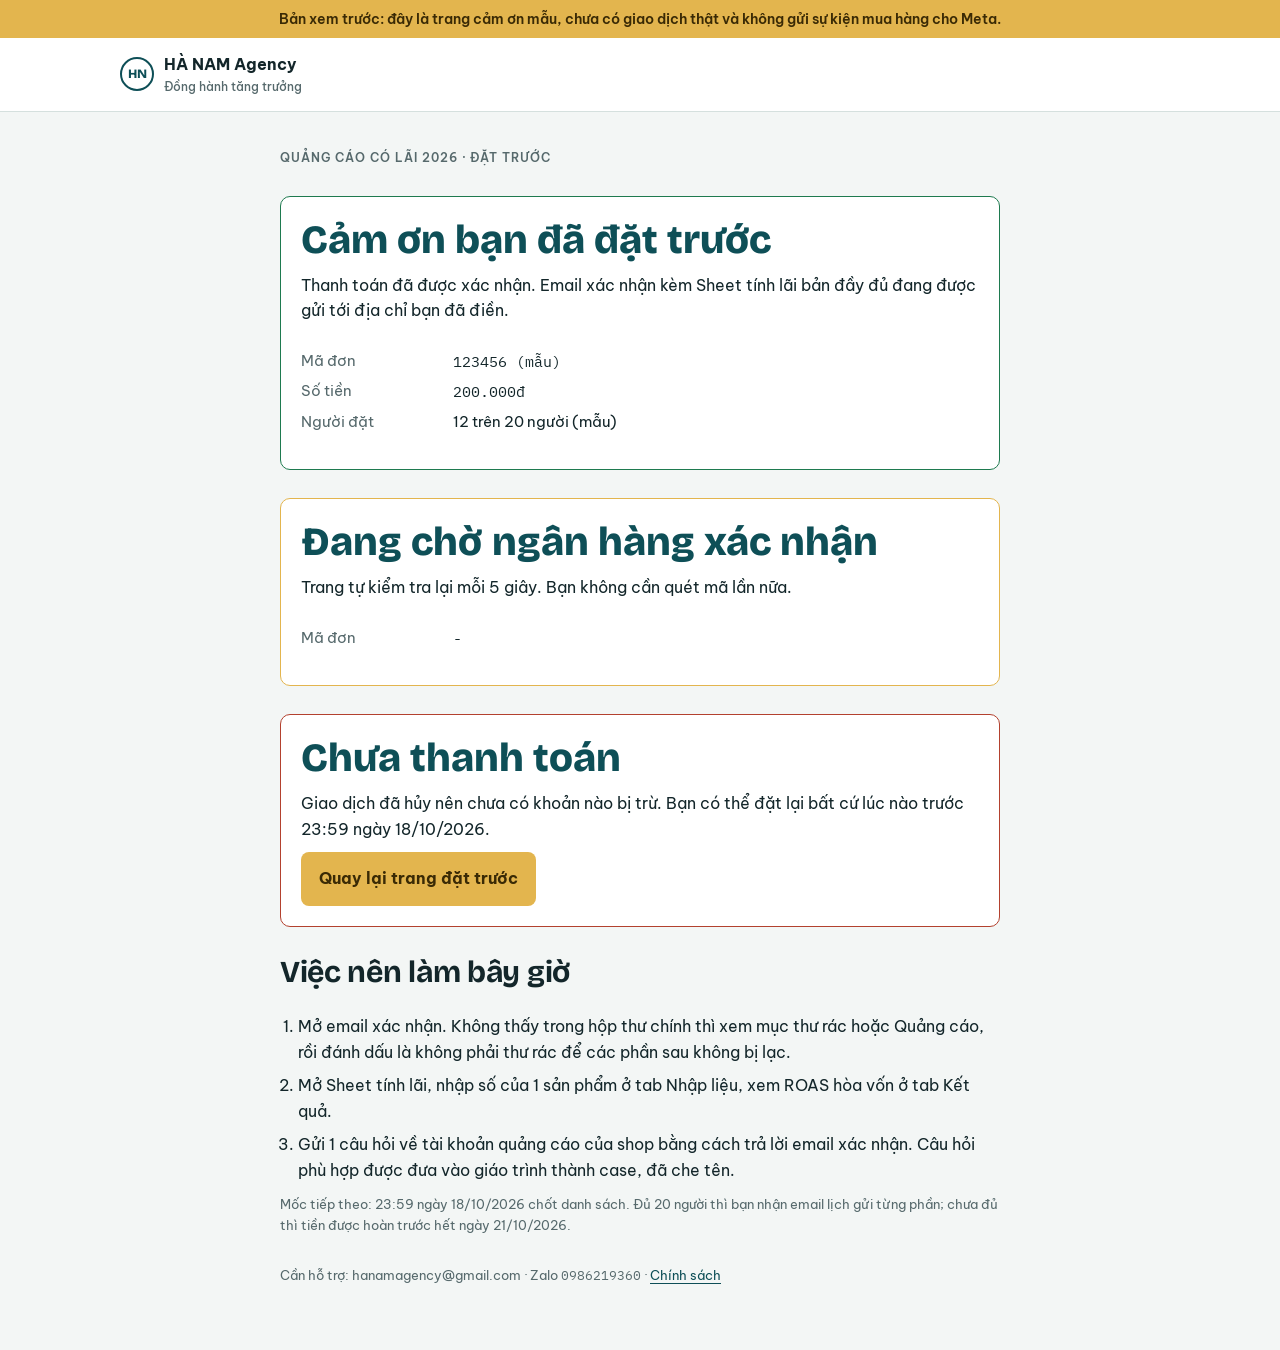
==== cam-on.html @ d0fb2456 "Trang đặt trước Quảng Cáo Có Lãi 2026, bản thử nghiệm Co-Authored-By: Claude Opus 5.5 <noreply@anthr" ====
<!doctype html>
<html lang="vi">
<head>
<meta charset="utf-8">
<meta name="viewport" content="width=device-width, initial-scale=1, viewport-fit=cover">
<title>Xác nhận đặt trước</title>
<meta name="robots" content="noindex">
<link rel="preconnect" href="https://fonts.googleapis.com">
<link rel="preconnect" href="https://fonts.gstatic.com" crossorigin>
<link rel="stylesheet" href="https://fonts.googleapis.com/css2?family=Be+Vietnam+Pro:wght@400;500;600;700&family=Bricolage+Grotesque:opsz,wght@12..96,700;12..96,800&family=IBM+Plex+Mono:wght@400;600&display=swap">
<link rel="stylesheet" href="style.css">
<script src="config.js"></script>
<script src="pixel.js"></script>
</head>
<body>
<div class="preview-bar" id="previewBar" hidden>Bản xem trước: đây là trang cảm ơn mẫu, chưa có giao dịch thật và không gửi sự kiện mua hàng cho Meta.</div>
<header class="top">
  <div class="wrap">
    <a class="brand" href="index.html">
      <span class="seal" aria-hidden="true">HN</span>
      <span>HÀ NAM Agency<small>Đồng hành tăng trưởng</small></span>
    </a>
  </div>
</header>

<main class="page">
  <p class="eyebrow">Quảng Cáo Có Lãi 2026 · Đặt trước</p>

  <!-- Đã thanh toán -->
  <section class="status ok" id="viewPaid" hidden>
    <h1>Cảm ơn bạn đã đặt trước</h1>
    <p>Thanh toán đã được xác nhận. Email xác nhận kèm Sheet tính lãi bản đầy đủ đang được gửi tới địa chỉ bạn đã điền.</p>
    <dl class="kv">
      <dt>Mã đơn</dt><dd class="num" id="paidCode">-</dd>
      <dt>Số tiền</dt><dd class="num" id="paidAmount">200.000đ</dd>
      <dt>Người đặt</dt><dd id="paidCount">-</dd>
    </dl>
  </section>

  <!-- Đang chờ -->
  <section class="status wait" id="viewWait" hidden>
    <h1>Đang chờ ngân hàng xác nhận</h1>
    <p id="waitText">Trang tự kiểm tra lại mỗi 5 giây. Bạn không cần quét mã lần nữa.</p>
    <dl class="kv"><dt>Mã đơn</dt><dd class="num" id="waitCode">-</dd></dl>
  </section>

  <!-- Đã hủy hoặc lỗi -->
  <section class="status no" id="viewCancel" hidden>
    <h1 id="cancelTitle">Chưa thanh toán</h1>
    <p id="cancelText">Giao dịch đã hủy nên chưa có khoản nào bị trừ. Bạn có thể đặt lại bất cứ lúc nào trước 23:59 ngày 18/10/2026.</p>
    <p><a class="btn gold" href="index.html#dat-truoc" style="width:auto;display:inline-block">Quay lại trang đặt trước</a></p>
  </section>

  <section id="nextSteps" hidden>
    <h2>Việc nên làm bây giờ</h2>
    <ol class="plain">
      <li>Mở email xác nhận. Không thấy trong hộp thư chính thì xem mục thư rác hoặc Quảng cáo, rồi đánh dấu là không phải thư rác để các phần sau không bị lạc.</li>
      <li>Mở Sheet tính lãi, nhập số của 1 sản phẩm ở tab Nhập liệu, xem ROAS hòa vốn ở tab Kết quả.</li>
      <li>Gửi 1 câu hỏi về tài khoản quảng cáo của shop bằng cách trả lời email xác nhận. Câu hỏi phù hợp được đưa vào giáo trình thành case, đã che tên.</li>
    </ol>
    <p class="fine">Mốc tiếp theo: 23:59 ngày 18/10/2026 chốt danh sách. Đủ 20 người thì bạn nhận email lịch gửi từng phần; chưa đủ thì tiền được hoàn trước hết ngày 21/10/2026.</p>
  </section>

  <p class="fine">Cần hỗ trợ: <span id="helpMail">hanamagency@gmail.com</span> · Zalo <span class="num">0986219360</span> · <a href="chinh-sach.html">Chính sách</a></p>
</main>

<script>
(function () {
  var C = window.QCCL_CONFIG || {};
  var $ = function (id) { return document.getElementById(id); };
  var fmt = function (n) { return Number(n).toLocaleString("vi-VN") + "đ"; };
  if (C.CONTACT_EMAIL) $("helpMail").textContent = C.CONTACT_EMAIL;
  $("paidAmount").textContent = fmt(C.PRICE || 200000);

  var q = new URLSearchParams(location.search);
  var orderCode = (q.get("orderCode") || "").replace(/\D/g, "");
  var cancelled = q.get("cancel") === "true" || (q.get("status") || "").toUpperCase() === "CANCELLED";
  var DEMO = !C.ENDPOINT || location.hash === "#demo";

  function show(id) { ["viewPaid", "viewWait", "viewCancel"].forEach(function (v) { $(v).hidden = v !== id; }); $("nextSteps").hidden = id !== "viewPaid"; }

  function countText(n) {
    if (typeof n !== "number") return "-";
    var min = C.MIN_ORDERS || 20;
    return n >= min ? n + " người, đã đủ " + min : n + " trên " + min + " người";
  }

  // Chỉ gửi Purchase 1 lần cho mỗi mã đơn, và chỉ khi hệ thống xác nhận đã thanh toán
  function firePurchase(code) {
    var key = "qccl_purchase_" + code, sent = false;
    try { sent = localStorage.getItem(key) === "1"; } catch (e) {}
    if (sent) return;
    var params = { content_name: C.PRODUCT_NAME, content_type: "product", value: C.PRICE, currency: C.CURRENCY, num_items: 1 };
    if (C.THU_NGHIEM === true) params.don_thu = 1;
    var ok = window.qcclTrack("Purchase", params, "QCCL-" + code);
    if (ok) { try { localStorage.setItem(key, "1"); } catch (e) {} }
  }

  if (DEMO) {
    $("previewBar").hidden = false;
    $("paidCode").textContent = "123456 (mẫu)";
    $("paidCount").textContent = "12 trên 20 người (mẫu)";
    show("viewPaid");
    return;
  }
  if (C.THU_NGHIEM === true) {
    $("previewBar").textContent = "Đang thử nghiệm: đây là đơn thử, không thu tiền. Sự kiện Purchase vẫn gửi cho Meta để kiểm Pixel, kèm đánh dấu đơn thử.";
    $("previewBar").hidden = false;
  }
  if (!orderCode) {
    $("cancelTitle").textContent = "Không tìm thấy mã đơn";
    $("cancelText").textContent = "Đường link thiếu mã đơn. Nếu bạn đã quét mã và bị trừ tiền, trả lời email xác nhận hoặc liên hệ theo địa chỉ bên dưới, kèm ảnh chụp giao dịch.";
    show("viewCancel");
    return;
  }
  if (cancelled) { show("viewCancel"); return; }

  var tries = 0;
  function check() {
    tries++;
    fetch(C.ENDPOINT + "?action=status&orderCode=" + encodeURIComponent(orderCode))
      .then(function (r) { return r.json(); })
      .then(function (d) {
        var st = d && d.ok ? String(d.status || "").toUpperCase() : "";
        if (st === "PAID") {
          $("paidCode").textContent = orderCode;
          $("paidCount").textContent = countText(d.paidCount);
          show("viewPaid");
          firePurchase(orderCode);
        } else if (st === "CANCELLED" || st === "EXPIRED") {
          show("viewCancel");
        } else {
          $("waitCode").textContent = orderCode;
          show("viewWait");
          if (tries < 24) setTimeout(check, 5000);
          else $("waitText").textContent = "Chưa nhận được xác nhận sau 2 phút. Nếu tài khoản đã bị trừ tiền, trả lời email xác nhận hoặc liên hệ theo địa chỉ bên dưới, kèm mã đơn.";
        }
      })
      .catch(function () {
        $("waitCode").textContent = orderCode;
        show("viewWait");
        if (tries < 24) setTimeout(check, 5000);
      });
  }
  check();
})();
</script>
</body>
</html>
---- style.css ----
/* Bố cục: 1 cột đọc như cuốn sổ tính lãi; màn rộng thì thẻ giá dính bên phải. Màu HÀ NAM: xanh cổ vịt và vàng. */
:root {
  --bg: #f3f6f5;
  --surface: #ffffff;
  --ink: #13262a;
  --muted: #56696c;
  --line: #d5e0de;
  --teal: #0e4f57;
  --teal-soft: #e3eeec;
  --gold: #e3b54e;
  --gold-ink: #3a2a05;
  --good: #1e7a4f;
  --bad: #b3412e;
  --font-display: "Bricolage Grotesque", "Be Vietnam Pro", system-ui, sans-serif;
  --font-body: "Be Vietnam Pro", system-ui, -apple-system, "Segoe UI", Roboto, sans-serif;
  --font-num: "IBM Plex Mono", ui-monospace, "SFMono-Regular", Menlo, Consolas, monospace;
  --radius: 10px;
  color-scheme: light;
}
@media (prefers-color-scheme: dark) {
  :root:not([data-theme="light"]) {
    --bg: #0b1a1c; --surface: #102629; --ink: #e5efee; --muted: #9db2b3; --line: #264649;
    --teal: #6fc1c4; --teal-soft: #15343a; --gold: #e8c066; --gold-ink: #241a02; --good: #5fd09a; --bad: #f08a76;
    color-scheme: dark;
  }
}
:root[data-theme="dark"] {
  --bg: #0b1a1c; --surface: #102629; --ink: #e5efee; --muted: #9db2b3; --line: #264649;
  --teal: #6fc1c4; --teal-soft: #15343a; --gold: #e8c066; --gold-ink: #241a02; --good: #5fd09a; --bad: #f08a76;
  color-scheme: dark;
}
* { box-sizing: border-box; }
html { -webkit-text-size-adjust: 100%; }
body { margin: 0; background: var(--bg); color: var(--ink); font-family: var(--font-body); font-size: 16px; line-height: 1.6; }
a { color: var(--teal); text-underline-offset: 3px; }
a:focus-visible, button:focus-visible, input:focus-visible, summary:focus-visible { outline: 3px solid var(--gold); outline-offset: 2px; }
img { max-width: 100%; height: auto; display: block; }
.wrap { max-width: 1080px; margin: 0 auto; padding-inline: 20px; }
.num { font-family: var(--font-num); font-variant-numeric: tabular-nums; }
h1, h2, h3 { font-family: var(--font-display); line-height: 1.15; text-wrap: balance; margin: 0; }
h2 { font-size: clamp(1.45rem, 3.2vw, 1.9rem); letter-spacing: -0.01em; }
h3 { font-size: 1.08rem; font-family: var(--font-body); font-weight: 700; }
p { margin: 0; }
.eyebrow { font-size: 0.78rem; letter-spacing: 0.08em; text-transform: uppercase; font-weight: 600; color: var(--muted); }

/* thanh báo xem trước */
.preview-bar { background: var(--gold); color: var(--gold-ink); font-size: 0.86rem; font-weight: 600; text-align: center; padding: 8px 16px; }

/* đầu trang */
.top { border-bottom: 1px solid var(--line); background: var(--surface); }
.top .wrap { display: flex; align-items: center; justify-content: space-between; gap: 12px; padding-block: 14px; }
.brand { display: flex; align-items: center; gap: 10px; text-decoration: none; color: var(--ink); font-weight: 700; }
.seal { width: 34px; height: 34px; border-radius: 50%; border: 2px solid var(--teal); color: var(--teal); display: grid; place-items: center; font-family: var(--font-display); font-weight: 800; font-size: 0.8rem; }
.brand small { display: block; font-weight: 500; color: var(--muted); font-size: 0.74rem; }
.top-link { font-size: 0.9rem; font-weight: 600; }

/* bố cục chính */
.layout { display: grid; grid-template-columns: minmax(0, 1fr) 340px; gap: 40px; align-items: start; padding-block: 40px 64px; }
.main { display: grid; grid-template-columns: minmax(0, 1fr); gap: 56px; min-width: 0; }
.main > * { min-width: 0; }
.side { position: sticky; top: calc(env(safe-area-inset-top, 0px) + 20px); }
.hero-price { display: none; }
@media (max-width: 900px) {
  .layout { grid-template-columns: minmax(0, 1fr); gap: 32px; padding-block: 28px 110px; }
  .side { display: none; }
  .hero-price { display: grid; gap: 10px; background: var(--surface); border: 1px solid var(--line); border-radius: var(--radius); padding: 16px; margin-top: 6px; }
  .hero-price .price-row { flex-wrap: wrap; }
  .hero-price .price-now { font-size: 1.7rem; }
}

/* hero */
.hero { display: grid; gap: 16px; }
.hero h1 { font-size: clamp(2.3rem, 6vw, 3.6rem); font-weight: 800; letter-spacing: -0.02em; color: var(--teal); }
.hero .sub { font-size: 1.15rem; font-weight: 600; }
.hero .lead { font-size: 1.08rem; color: var(--muted); max-width: 60ch; }
.hl { background: linear-gradient(transparent 58%, color-mix(in srgb, var(--gold) 55%, transparent) 58%); color: var(--ink); padding: 0 2px; }

/* thẻ giá */
.price-card { background: var(--surface); border: 1px solid var(--line); border-radius: var(--radius); padding: 22px; display: grid; gap: 14px; box-shadow: 0 1px 0 var(--line); }
.price-row { display: flex; align-items: baseline; justify-content: space-between; gap: 12px; }
.price-now { font-family: var(--font-num); font-size: 2rem; font-weight: 600; color: var(--teal); }
.price-later { color: var(--muted); font-size: 0.92rem; }
.price-later .num { color: var(--ink); }
.facts { list-style: none; margin: 0; padding: 0; display: grid; gap: 8px; font-size: 0.92rem; }
.facts li { display: grid; grid-template-columns: 110px minmax(0, 1fr); gap: 8px; border-top: 1px dashed var(--line); padding-top: 8px; }
.facts span:first-child { color: var(--muted); }
.btn { appearance: none; border: 0; cursor: pointer; font: inherit; font-weight: 700; border-radius: 8px; padding: 14px 18px; background: var(--teal); color: var(--surface); text-align: center; text-decoration: none; display: block; width: 100%; }
.btn:hover { filter: brightness(1.08); }
.btn[disabled] { opacity: 0.55; cursor: not-allowed; }
.btn.gold { background: var(--gold); color: var(--gold-ink); }
.count { font-size: 0.9rem; color: var(--muted); }
.meter { height: 8px; border-radius: 99px; background: var(--teal-soft); overflow: hidden; }
.meter i { display: block; height: 100%; background: var(--teal); width: 0; }
.fine { font-size: 0.84rem; color: var(--muted); }

/* tình huống */
.cases { display: grid; grid-template-columns: repeat(2, minmax(0, 1fr)); gap: 12px; margin-top: 18px; }
.cases li { list-style: none; background: var(--surface); border: 1px solid var(--line); border-radius: var(--radius); padding: 16px; }
.cases { padding: 0; }
@media (max-width: 560px) { .cases { grid-template-columns: minmax(0, 1fr); } }

/* phiếu tính lãi */
.slip { background: var(--surface); border: 1px solid var(--line); border-radius: var(--radius); padding: 20px 22px; margin-top: 18px; max-width: 560px; }
.slip-head { display: flex; justify-content: space-between; gap: 12px; font-size: 0.8rem; color: var(--muted); letter-spacing: 0.06em; text-transform: uppercase; border-bottom: 2px solid var(--ink); padding-bottom: 8px; }
.slip-row { display: flex; justify-content: space-between; gap: 16px; padding-block: 9px; border-bottom: 1px dashed var(--line); }
.slip-row .num { white-space: nowrap; }
.slip-row.minus .num::before { content: "− "; }
.slip-row.total { border-bottom: 2px solid var(--ink); font-weight: 700; }
.slip-row.key .num { color: var(--teal); font-weight: 600; }
.slip-note { font-size: 0.82rem; color: var(--muted); margin-top: 10px; }

/* mục lục */
.toc { list-style: none; padding: 0; margin: 18px 0 0; border-top: 1px solid var(--line); }
.toc li { display: grid; grid-template-columns: 44px minmax(0, 1fr) auto; gap: 12px; align-items: baseline; padding-block: 12px; border-bottom: 1px solid var(--line); }
.toc .no { font-family: var(--font-num); color: var(--muted); }
.toc .t { font-weight: 600; }
.toc .d { display: block; font-size: 0.9rem; color: var(--muted); font-weight: 400; }
.chip { font-size: 0.74rem; font-weight: 700; padding: 3px 9px; border-radius: 99px; white-space: nowrap; }
.chip.done { background: var(--teal-soft); color: var(--teal); }
.chip.todo { background: transparent; color: var(--muted); border: 1px solid var(--line); }
.progress { margin-top: 12px; font-size: 0.92rem; color: var(--muted); }

/* khối đọc thử, quyền lợi */
.sample { display: grid; grid-template-columns: minmax(0, 1fr) auto; gap: 16px; align-items: center; background: var(--teal-soft); border-radius: var(--radius); padding: 20px 22px; margin-top: 18px; }
.sample .btn { width: auto; }
@media (max-width: 560px) { .sample { grid-template-columns: minmax(0, 1fr); } .sample .btn { width: 100%; } }
.perks { list-style: none; padding: 0; margin: 18px 0 0; display: grid; gap: 10px; }
.perks li { display: grid; grid-template-columns: 28px minmax(0, 1fr); gap: 10px; }
.perks li b { font-family: var(--font-num); color: var(--teal); }
.tabs { display: flex; flex-wrap: wrap; gap: 6px; margin-top: 14px; }
.tabs span { font-size: 0.8rem; border: 1px solid var(--line); border-radius: 6px; padding: 3px 8px; background: var(--surface); }
figure { margin: 18px 0 0; }
figure .shot { overflow-x: auto; border: 1px solid var(--line); border-radius: var(--radius); background: #fff; }
figure .shot img { min-width: 640px; }
figcaption { font-size: 0.82rem; color: var(--muted); margin-top: 6px; }

/* người viết */
.author { display: grid; grid-template-columns: 72px minmax(0, 1fr); gap: 16px; margin-top: 18px; }
.avatar { width: 72px; height: 72px; border-radius: 50%; background: var(--teal-soft); display: grid; place-items: center; color: var(--teal); font-family: var(--font-display); font-weight: 800; font-size: 1.3rem; }
.todo-note { background: color-mix(in srgb, var(--gold) 22%, transparent); border-radius: 4px; padding: 0 4px; }

/* bảng điều kiện */
.terms { width: 100%; border-collapse: collapse; margin-top: 18px; font-size: 0.95rem; }
.terms th, .terms td { text-align: left; padding: 11px 12px; border-bottom: 1px solid var(--line); vertical-align: top; }
.terms th { width: 34%; font-weight: 600; color: var(--muted); }
.table-wrap { overflow-x: auto; }

/* danh sách chung */
.plain { padding-left: 1.1em; margin: 14px 0 0; display: grid; gap: 8px; }
.note-box { margin-top: 14px; padding: 14px 16px; border-left: 3px solid var(--gold); background: var(--surface); }

/* hỏi đáp */
.faq { margin-top: 14px; border-top: 1px solid var(--line); }
.faq details { border-bottom: 1px solid var(--line); padding-block: 12px; }
.faq summary { cursor: pointer; font-weight: 600; list-style-position: outside; }
.faq details p { margin-top: 8px; color: var(--muted); }

/* biểu mẫu */
.order { background: var(--surface); border: 2px solid var(--teal); border-radius: var(--radius); padding: 24px; display: grid; gap: 16px; }
.field { display: grid; gap: 6px; }
.field label { font-weight: 600; font-size: 0.92rem; }
.field input { font: inherit; padding: 12px 14px; border-radius: 8px; border: 1px solid var(--line); background: var(--bg); color: var(--ink); width: 100%; }
.field input[aria-invalid="true"] { border-color: var(--bad); }
.field .hint { font-size: 0.8rem; color: var(--muted); }
.check { display: grid; grid-template-columns: 22px minmax(0, 1fr); gap: 10px; font-size: 0.9rem; align-items: start; }
.check input { width: 18px; height: 18px; margin-top: 3px; accent-color: var(--teal); }
.msg { font-size: 0.9rem; min-height: 1.2em; }
.msg.err { color: var(--bad); }
.pay-note { font-size: 0.84rem; color: var(--muted); }

/* chân trang */
.foot { border-top: 1px solid var(--line); background: var(--surface); font-size: 0.88rem; color: var(--muted); }
.foot .wrap { display: grid; grid-template-columns: repeat(auto-fit, minmax(220px, 1fr)); gap: 20px; padding-block: 28px; }
.foot strong { color: var(--ink); }
.foot a { display: inline-block; margin-right: 12px; }

/* thanh đặt trước dính dưới trên điện thoại */
.mobile-cta { display: none; }
@media (max-width: 900px) {
  .mobile-cta { display: flex; position: fixed; left: 0; right: 0; bottom: 0; z-index: 20; gap: 12px; align-items: center; justify-content: space-between; background: var(--surface); border-top: 1px solid var(--line); padding: 10px 16px calc(10px + env(safe-area-inset-bottom, 0px)); }
  .mobile-cta .btn { width: auto; padding: 12px 18px; }
  .mobile-cta .num { font-weight: 600; color: var(--teal); }
}

/* trang phụ (cảm ơn, chính sách) */
.page { max-width: 760px; margin: 0 auto; padding: 36px 20px 64px; display: grid; gap: 28px; }
.page h1 { font-size: clamp(1.8rem, 5vw, 2.5rem); color: var(--teal); font-weight: 800; }
.page section { display: grid; gap: 10px; }
.status { border-radius: var(--radius); padding: 20px; background: var(--surface); border: 1px solid var(--line); display: grid; gap: 10px; }
.status.ok { border-color: var(--good); }
.status.wait { border-color: var(--gold); }
.status.no { border-color: var(--bad); }
.kv { display: grid; grid-template-columns: 140px minmax(0, 1fr); gap: 6px 12px; font-size: 0.95rem; }
.kv dt { color: var(--muted); }
.kv dd { margin: 0; }
.policy h2 { font-size: 1.3rem; }
.policy ol, .policy ul { padding-left: 1.2em; display: grid; gap: 6px; margin: 0; }
.draft-flag { font-size: 0.86rem; background: color-mix(in srgb, var(--gold) 25%, transparent); padding: 10px 14px; border-radius: 8px; }

@media (prefers-reduced-motion: no-preference) {
  .btn { transition: filter 0.15s ease; }
  .meter i { transition: width 0.6s ease; }
}
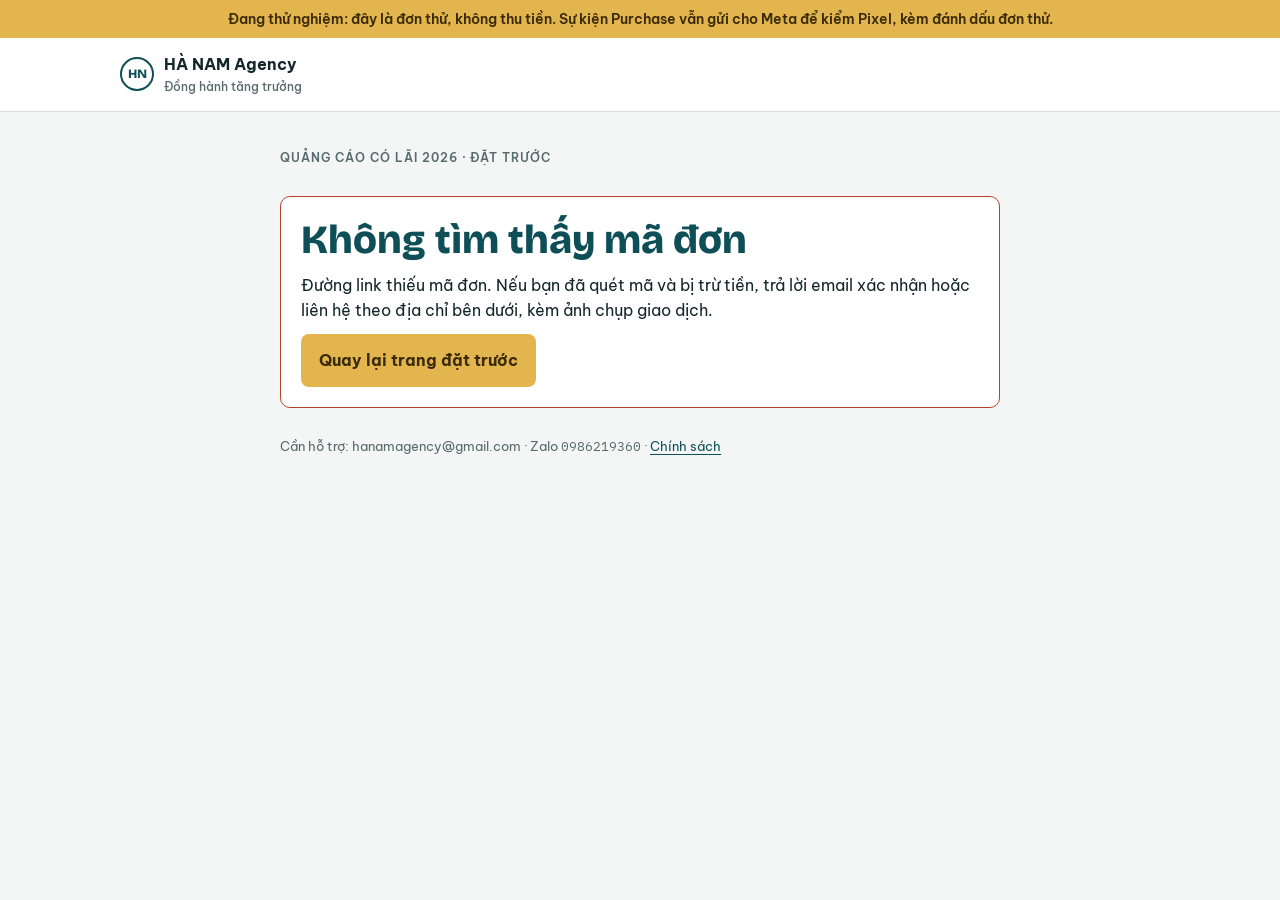
==== commit 520203d5: "Sửa khối trạng thái hiện chồng ở trang cảm ơn; thêm số phiên bản cho file css, js Co-Authored-By: Cl" ====
--- a/cam-on.html
+++ b/cam-on.html
@@ -8,9 +8,9 @@
 <link rel="preconnect" href="https://fonts.googleapis.com">
 <link rel="preconnect" href="https://fonts.gstatic.com" crossorigin>
 <link rel="stylesheet" href="https://fonts.googleapis.com/css2?family=Be+Vietnam+Pro:wght@400;500;600;700&family=Bricolage+Grotesque:opsz,wght@12..96,700;12..96,800&family=IBM+Plex+Mono:wght@400;600&display=swap">
-<link rel="stylesheet" href="style.css">
-<script src="config.js"></script>
-<script src="pixel.js"></script>
+<link rel="stylesheet" href="style.css?v=2">
+<script src="config.js?v=2"></script>
+<script src="pixel.js?v=2"></script>
 </head>
 <body>
 <div class="preview-bar" id="previewBar" hidden>Bản xem trước: đây là trang cảm ơn mẫu, chưa có giao dịch thật và không gửi sự kiện mua hàng cho Meta.</div>
--- a/style.css
+++ b/style.css
@@ -1,4 +1,6 @@
 /* Bố cục: 1 cột đọc như cuốn sổ tính lãi; màn rộng thì thẻ giá dính bên phải. Màu HÀ NAM: xanh cổ vịt và vàng. */
+/* Thuộc tính hidden luôn thắng các lớp có display (sửa lỗi 29/09: khối chờ hiện chồng khối thành công) */
+[hidden] { display: none !important; }
 :root {
   --bg: #f3f6f5;
   --surface: #ffffff;
